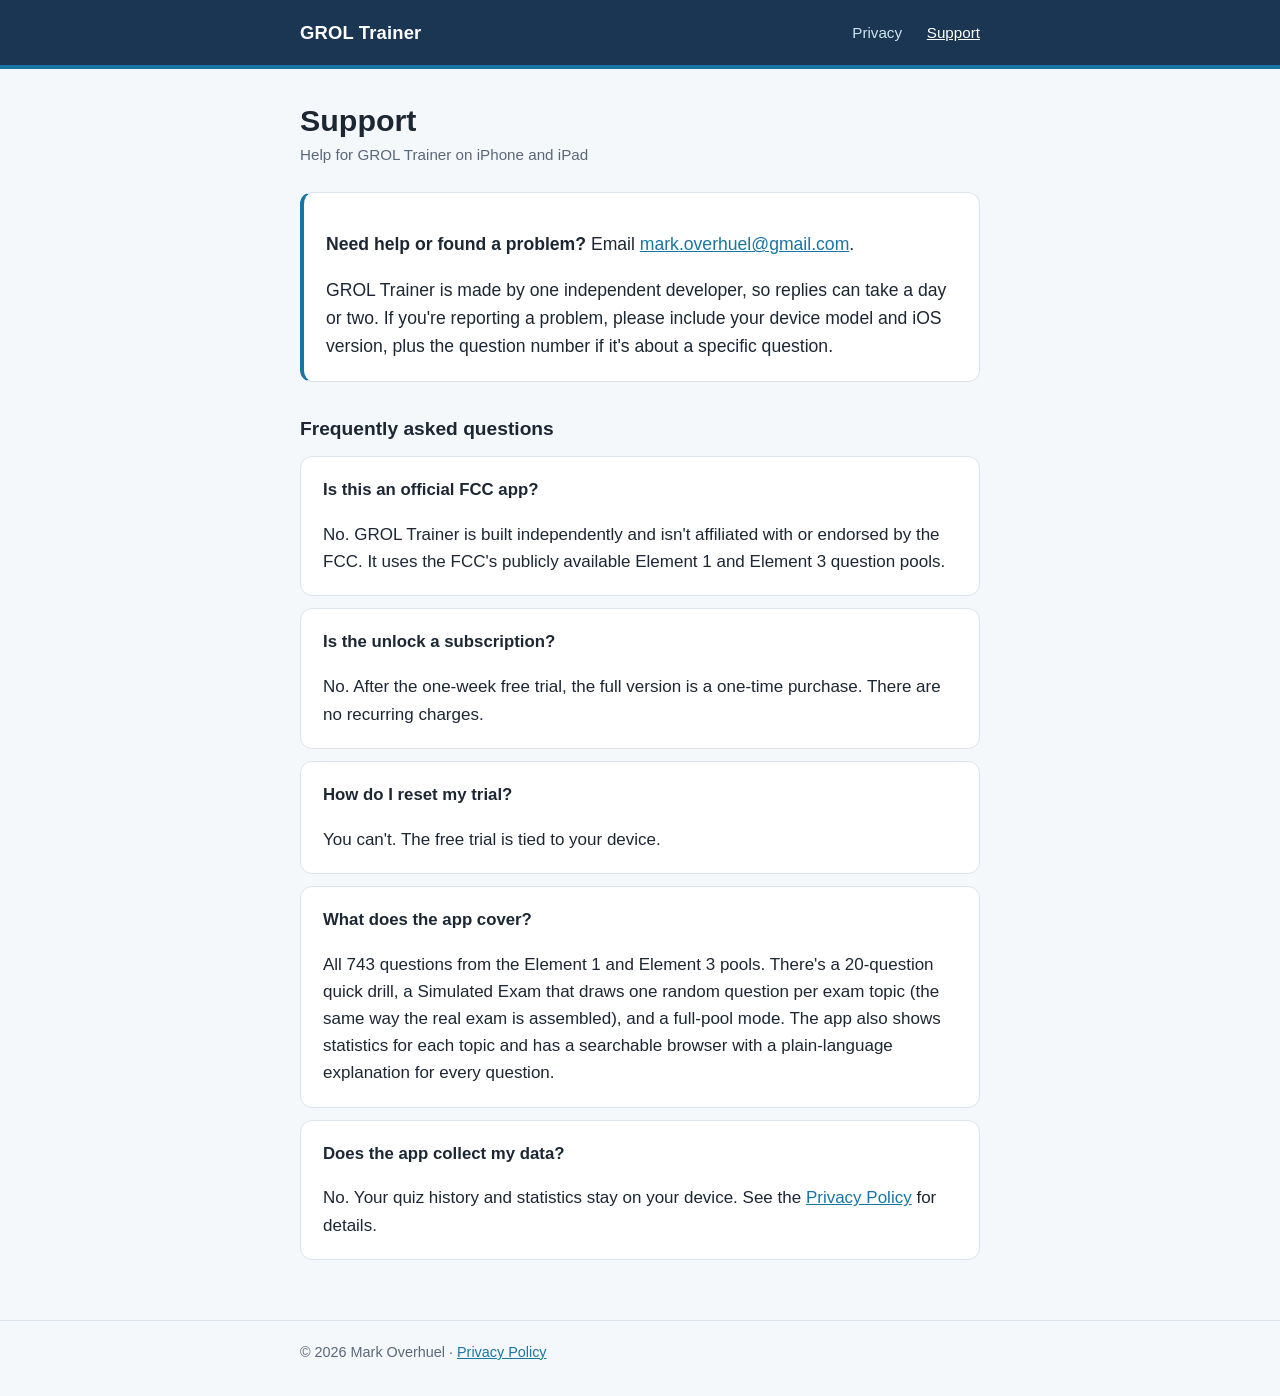
==== support/index.html @ 9dc380fa "Add GROL Trainer privacy policy and support pages Co-Authored-By: Claude Opus 5.5 <noreply@anthropic" ====
<!doctype html>
<html lang="en">
<head>
  <meta charset="utf-8">
  <meta name="viewport" content="width=device-width, initial-scale=1">
  <title>Support – GROL Trainer</title>
  <meta name="description" content="Get help with GROL Trainer, the iOS study app for the FCC GROL exam.">
  <link rel="stylesheet" href="../style.css">
</head>
<body>
  <header>
    <div class="wrap">
      <a class="brand" href="../">GROL Trainer</a>
      <nav>
        <a href="../privacy/">Privacy</a>
        <a href="../support/" aria-current="page">Support</a>
      </nav>
    </div>
  </header>

  <main>
    <div class="wrap">
      <h1>Support</h1>
      <p class="updated">Help for GROL Trainer on iPhone and iPad</p>

      <div class="card lead">
        <p><strong>Need help or found a problem?</strong> Email <a href="mailto:mark.overhuel@gmail.com?subject=GROL%20Trainer%20Support">mark.overhuel@gmail.com</a>.</p>
        <p>GROL Trainer is made by one independent developer, so replies can take a day or two. If you're reporting a problem, please include your device model and iOS version, plus the question number if it's about a specific question.</p>
      </div>

      <h2>Frequently asked questions</h2>
      <div class="faq">
        <div class="card">
          <h3>Is this an official FCC app?</h3>
          <p>No. GROL Trainer is built independently and isn't affiliated with or endorsed by the FCC. It uses the FCC's publicly available Element 1 and Element 3 question pools.</p>
        </div>
        <div class="card">
          <h3>Is the unlock a subscription?</h3>
          <p>No. After the one-week free trial, the full version is a one-time purchase. There are no recurring charges.</p>
        </div>
        <div class="card">
          <h3>How do I reset my trial?</h3>
          <p>You can't. The free trial is tied to your device.</p>
        </div>
        <div class="card">
          <h3>What does the app cover?</h3>
          <p>All 743 questions from the Element 1 and Element 3 pools. There's a 20-question quick drill, a Simulated Exam that draws one random question per exam topic (the same way the real exam is assembled), and a full-pool mode. The app also shows statistics for each topic and has a searchable browser with a plain-language explanation for every question.</p>
        </div>
        <div class="card">
          <h3>Does the app collect my data?</h3>
          <p>No. Your quiz history and statistics stay on your device. See the <a href="../privacy/">Privacy Policy</a> for details.</p>
        </div>
      </div>
    </div>
  </main>

  <footer>
    <div class="wrap">© 2026 Mark Overhuel · <a href="../privacy/">Privacy Policy</a></div>
  </footer>
</body>
</html>
---- style.css ----
:root {
  --navy: #1A3652;
  --accent: #1976A4;
  --bg: #F5F8FB;
  --surface: #FFFFFF;
  --text: #1C2733;
  --muted: #5A6878;
  --border: #DCE3EA;
  --header-text: #FFFFFF;
}

@media (prefers-color-scheme: dark) {
  :root {
    --accent: #3692BE;
    --bg: #0F2033;
    --surface: #1A3652;
    --text: #E8EEF4;
    --muted: #A9B8C7;
    --border: #2B4A6A;
  }
}

* { box-sizing: border-box; }

html { -webkit-text-size-adjust: 100%; }

body {
  margin: 0;
  background: var(--bg);
  color: var(--text);
  font: 17px/1.6 -apple-system, BlinkMacSystemFont, "SF Pro Text", "Segoe UI", Roboto, Helvetica, Arial, sans-serif;
}

header {
  background: var(--navy);
  color: var(--header-text);
  border-bottom: 4px solid var(--accent);
}

.wrap {
  max-width: 720px;
  margin: 0 auto;
  padding: 0 20px;
}

header .wrap {
  display: flex;
  align-items: center;
  justify-content: space-between;
  flex-wrap: wrap;
  gap: 8px 24px;
  padding-top: 18px;
  padding-bottom: 18px;
}

.brand {
  color: var(--header-text);
  text-decoration: none;
  font-weight: 700;
  font-size: 1.15rem;
  letter-spacing: 0.01em;
}

nav a {
  color: #CFE3F0;
  text-decoration: none;
  margin-left: 20px;
  font-size: 0.95rem;
}
nav a:first-child { margin-left: 0; }
nav a:hover, nav a[aria-current="page"] { color: var(--header-text); text-decoration: underline; }

main .wrap { padding-top: 32px; padding-bottom: 48px; }

h1 { font-size: 1.9rem; line-height: 1.25; margin: 0 0 4px; }
h2 { font-size: 1.2rem; margin: 32px 0 8px; }
h3 { font-size: 1.05rem; margin: 0 0 6px; }

.updated { color: var(--muted); font-size: 0.95rem; margin: 0 0 24px; }

a { color: var(--accent); }

.card {
  background: var(--surface);
  border: 1px solid var(--border);
  border-radius: 12px;
  padding: 20px 22px;
  margin: 20px 0;
}
.card p:last-child, .card ul:last-child { margin-bottom: 0; }

.lead {
  font-size: 1.1rem;
  border-left: 4px solid var(--accent);
}

.faq .card { margin: 12px 0; }

ul { padding-left: 1.3em; }
li { margin: 4px 0; }

footer {
  border-top: 1px solid var(--border);
  color: var(--muted);
  font-size: 0.9rem;
}
footer .wrap { padding-top: 20px; padding-bottom: 32px; }
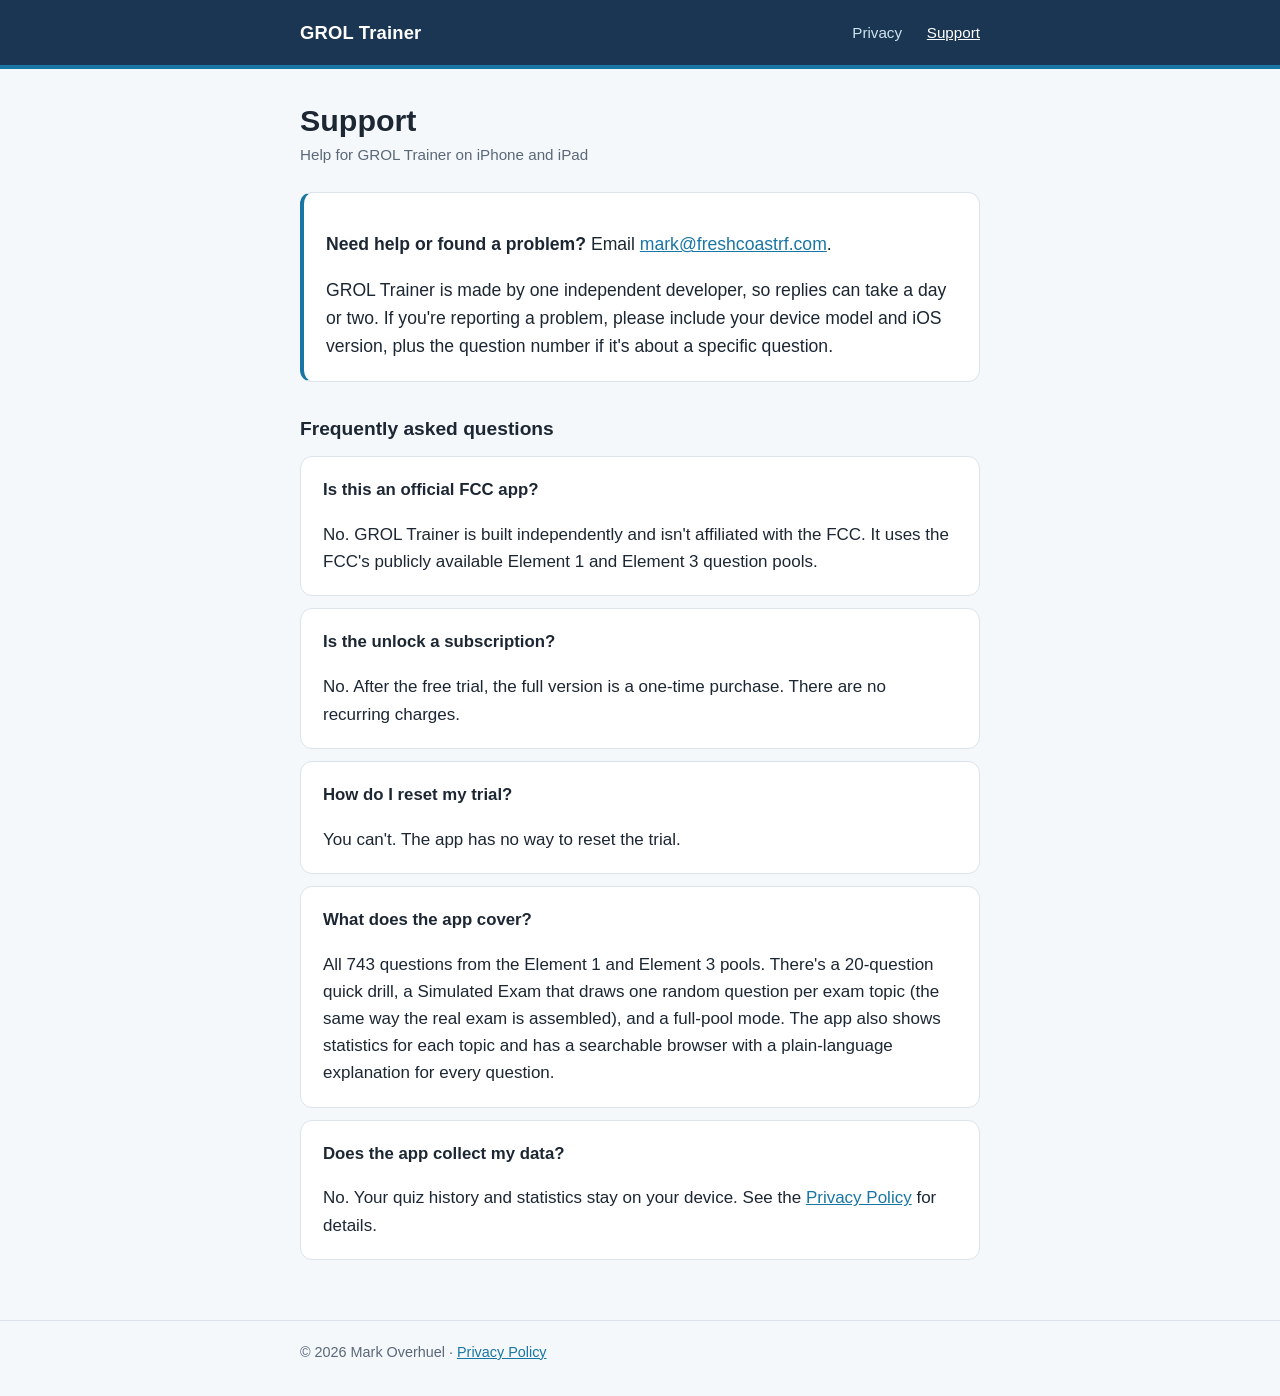
==== commit faa69b20: "Pages wording: dashes removed, support email, HAMTrainer titles (not pushed) Contact email changed f" ====
--- a/support/index.html
+++ b/support/index.html
@@ -24,7 +24,7 @@
       <p class="updated">Help for GROL Trainer on iPhone and iPad</p>
 
       <div class="card lead">
-        <p><strong>Need help or found a problem?</strong> Email <a href="mailto:mark.overhuel@gmail.com?subject=GROL%20Trainer%20Support">mark.overhuel@gmail.com</a>.</p>
+        <p><strong>Need help or found a problem?</strong> Email <a href="mailto:mark@freshcoastrf.com?subject=GROL%20Trainer%20Support">mark@freshcoastrf.com</a>.</p>
         <p>GROL Trainer is made by one independent developer, so replies can take a day or two. If you're reporting a problem, please include your device model and iOS version, plus the question number if it's about a specific question.</p>
       </div>
 
@@ -32,15 +32,15 @@
       <div class="faq">
         <div class="card">
           <h3>Is this an official FCC app?</h3>
-          <p>No. GROL Trainer is built independently and isn't affiliated with or endorsed by the FCC. It uses the FCC's publicly available Element 1 and Element 3 question pools.</p>
+          <p>No. GROL Trainer is built independently and isn't affiliated with the FCC. It uses the FCC's publicly available Element 1 and Element 3 question pools.</p>
         </div>
         <div class="card">
           <h3>Is the unlock a subscription?</h3>
-          <p>No. After the one-week free trial, the full version is a one-time purchase. There are no recurring charges.</p>
+          <p>No. After the free trial, <!-- REVIEW NOTE for Mark: the trial length is UNVERIFIED (not checked in App Store Connect); the length was removed from this page. --> the full version is a one-time purchase. There are no recurring charges.</p>
         </div>
         <div class="card">
           <h3>How do I reset my trial?</h3>
-          <p>You can't. The free trial is tied to your device.</p>
+          <p>You can't. The app has no way to reset the trial.</p>
         </div>
         <div class="card">
           <h3>What does the app cover?</h3>
